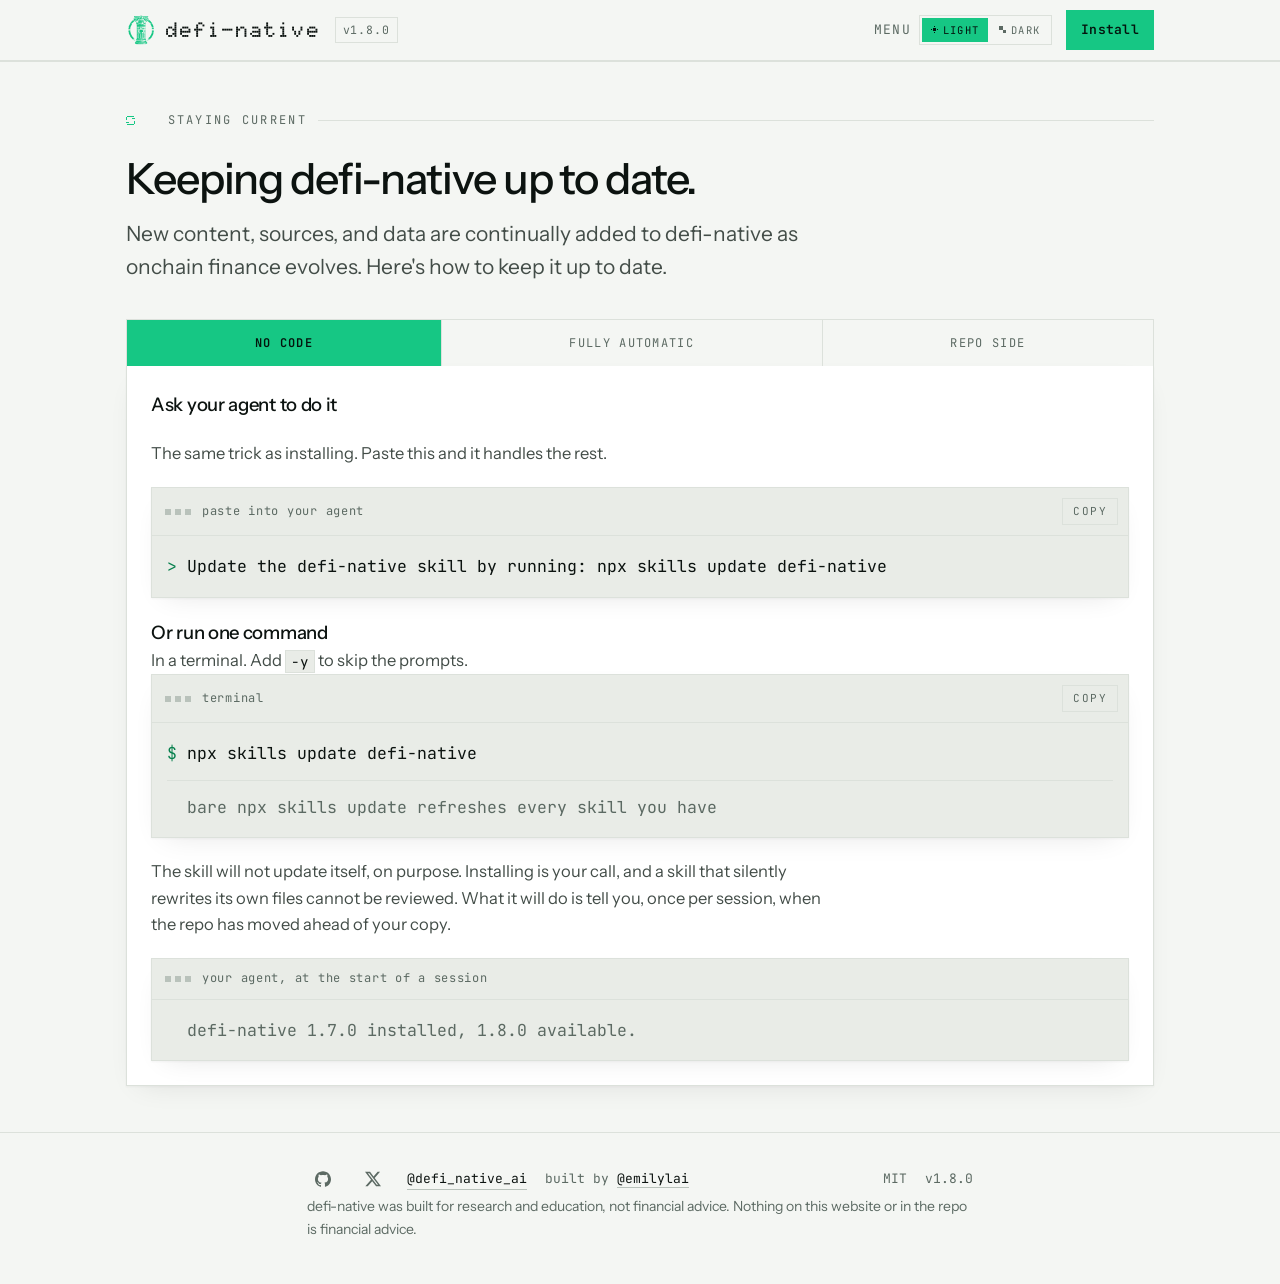
==== site/update/index.html @ 5b53c1c6 "Site: testimonial cards keep readers on the page Per Emily: quotes trimmed to the bullish core (verb" ====
<!doctype html>
<html lang="en">
<head>
<meta charset="utf-8">
<meta name="viewport" content="width=device-width, initial-scale=1">
<meta name="color-scheme" content="light dark">
<!-- Google tag (gtag.js) -->
<script async src="https://www.googletagmanager.com/gtag/js?id=G-0Y8X1TGJDD"></script>
<script>
  window.dataLayer = window.dataLayer || [];
  function gtag(){dataLayer.push(arguments);}
  gtag('js', new Date());

  gtag('config', 'G-0Y8X1TGJDD');
</script>

<meta name="theme-color" content="#16C784">
<meta name="description" content="How to keep the defi-native agent skill up to date. New content, sources, and data are continually added as onchain finance evolves.">
<link rel="canonical" href="https://defi-native.ai/update/">
<link rel="icon" href="../assets/favicon-computer.svg" type="image/svg+xml">
<link rel="apple-touch-icon" href="../assets/logo-mask-512.png">

<meta property="og:type" content="website">
<meta property="og:url" content="https://defi-native.ai/update/">
<meta property="og:title" content="defi-native: staying current">
<meta property="og:description" content="How to keep the defi-native agent skill up to date. New content, sources, and data are continually added as onchain finance evolves.">
<meta property="og:image" content="https://defi-native.ai/assets/og.png">
<meta property="og:image:width" content="1200">
<meta property="og:image:height" content="630">

<title>defi-native: update</title>
<link rel="preconnect" href="https://fonts.googleapis.com">
<link rel="preconnect" href="https://fonts.gstatic.com" crossorigin>
<link rel="stylesheet" href="https://fonts.googleapis.com/css2?family=Doto:wght@600;800;900&family=Instrument+Sans:ital,wght@0,400;0,500;0,600;1,400&family=JetBrains+Mono:wght@400;500;600&display=swap">
<link rel="stylesheet" href="../assets/site.css?v=126a2023">
</head>
<body>

<header class="bar">
  <div class="frame bar-in">
    <a href="../" class="brand">
      <span class="brandmark" aria-hidden="true"></span>
      <span class="wordmark">defi-native</span>
    </a>
    <span class="vtag num">v1.8.0</span>
    <nav>
      <div class="menu-wrap">
        <button type="button" class="menubtn" aria-expanded="false" aria-controls="sitemenu">Menu</button>
        <div class="menu-panel" id="sitemenu" hidden>
          <a class="mlink" href="../#how">About</a>
          <a class="mlink" href="./">Update</a>
          <a class="mlink" href="../#faq">FAQ</a>
          <a class="mlink" href="../#faq-token">Token</a>
          <div class="menu-theme"><div class="theme" role="group" aria-label="Colour theme">
        <button type="button" data-theme-set="light" aria-pressed="true" aria-label="Light theme" title="Light theme">
          <svg class="sw" width="7" height="7" viewBox="0 0 7 7" aria-hidden="true" shape-rendering="crispEdges"><rect x="2" y="2" width="3" height="3"></rect><rect x="0" y="3" width="1" height="1"></rect><rect x="6" y="3" width="1" height="1"></rect><rect x="3" y="0" width="1" height="1"></rect><rect x="3" y="6" width="1" height="1"></rect></svg>
          <span class="lbl">Light</span>
        </button>
        <button type="button" data-theme-set="dark" aria-pressed="false" aria-label="Dark theme" title="Dark theme">
          <svg class="sw" width="7" height="7" viewBox="0 0 7 7" aria-hidden="true" shape-rendering="crispEdges"><rect x="0" y="0" width="4" height="4"></rect><rect x="4" y="4" width="3" height="3"></rect></svg>
          <span class="lbl">Dark</span>
        </button>
      </div></div>
          <div class="menu-icons">
          <a href="https://x.com/defi_native_ai" class="iconlink" aria-label="defi-native on X" title="X"><svg viewBox="0 0 24 24" aria-hidden="true"><path d="M18.901 1.153h3.68l-8.04 9.19L24 22.846h-7.406l-5.8-7.584-6.638 7.584H.474l8.6-9.83L0 1.154h7.594l5.243 6.932ZM17.61 20.644h2.039L6.486 3.24H4.298Z"/></svg></a>
          <a href="https://github.com/emlai/defi-native-skill" class="iconlink" aria-label="GitHub repository" title="GitHub"><svg viewBox="0 0 24 24" aria-hidden="true"><path d="M12 .297c-6.63 0-12 5.373-12 12 0 5.303 3.438 9.8 8.205 11.385.6.113.82-.258.82-.577 0-.285-.01-1.04-.015-2.04-3.338.724-4.042-1.61-4.042-1.61C4.422 18.07 3.633 17.7 3.633 17.7c-1.087-.744.084-.729.084-.729 1.205.084 1.838 1.236 1.838 1.236 1.07 1.835 2.809 1.305 3.495.998.108-.776.417-1.305.76-1.605-2.665-.3-5.466-1.332-5.466-5.93 0-1.31.465-2.38 1.235-3.22-.135-.303-.54-1.523.105-3.176 0 0 1.005-.322 3.3 1.23.96-.267 1.98-.399 3-.405 1.02.006 2.04.138 3 .405 2.28-1.552 3.285-1.23 3.285-1.23.645 1.653.24 2.873.12 3.176.765.84 1.23 1.91 1.23 3.22 0 4.61-2.805 5.625-5.475 5.92.42.36.81 1.096.81 2.22 0 1.606-.015 2.896-.015 3.286 0 .315.21.69.825.57C20.565 22.092 24 17.592 24 12.297c0-6.627-5.373-12-12-12"/></svg></a>
          <a href="https://app.uniswap.org/swap?chain=base&amp;outputCurrency=0xAd46308a6f6999BaCc099F3029B77c352E772ba3" class="iconlink" aria-label="Buy $defi-native on Uniswap" title="Buy on Uniswap"><img src="../assets/logos/uniswap.png" alt=""></a>
        </div>
        </div>
      </div>
      <div class="theme" role="group" aria-label="Colour theme">
        <button type="button" data-theme-set="light" aria-pressed="true" aria-label="Light theme" title="Light theme">
          <svg class="sw" width="7" height="7" viewBox="0 0 7 7" aria-hidden="true" shape-rendering="crispEdges"><rect x="2" y="2" width="3" height="3"></rect><rect x="0" y="3" width="1" height="1"></rect><rect x="6" y="3" width="1" height="1"></rect><rect x="3" y="0" width="1" height="1"></rect><rect x="3" y="6" width="1" height="1"></rect></svg>
          <span class="lbl">Light</span>
        </button>
        <button type="button" data-theme-set="dark" aria-pressed="false" aria-label="Dark theme" title="Dark theme">
          <svg class="sw" width="7" height="7" viewBox="0 0 7 7" aria-hidden="true" shape-rendering="crispEdges"><rect x="0" y="0" width="4" height="4"></rect><rect x="4" y="4" width="3" height="3"></rect></svg>
          <span class="lbl">Dark</span>
        </button>
      </div>
      <a href="../#install" class="cta">Install</a>
    </nav>
  </div>
</header>

<main>

  <section id="update">
    <div class="frame">
      <div class="eyebrow">
        <svg class="glyph" width="9" height="9" viewBox="0 0 9 9" aria-hidden="true" shape-rendering="crispEdges"><rect x="1" y="0" width="7" height="1"></rect><rect x="0" y="1" width="1" height="3"></rect><rect x="8" y="5" width="1" height="3"></rect><rect x="1" y="8" width="7" height="1"></rect><rect x="6" y="2" width="3" height="1"></rect><rect x="0" y="6" width="3" height="1"></rect></svg>
        <span class="ix">&nbsp;</span> Staying current <span class="fill"></span>
      </div>

      <div class="head">
        <h2>Keeping defi-native up to date.</h2>
        <p class="lede">New content, sources, and data are continually added to defi-native as onchain finance evolves. Here's how to keep it up to date.</p>
      </div>

      <div class="tabs" role="tablist" aria-label="Update method">
        <button type="button" role="tab" aria-selected="true" data-tab="u-easy">No code</button>
        <button type="button" role="tab" aria-selected="false" data-tab="u-auto">Fully automatic</button>
        <button type="button" role="tab" aria-selected="false" data-tab="u-repo">Repo side</button>
      </div>

      <div class="panes">
        <div class="pane" id="u-easy" role="tabpanel" data-open="1">
          <h4>Ask your agent to do it</h4>
          <p>The same trick as installing. Paste this and it handles the rest.</p>
          <div class="term">
            <div class="term-bar">
              <span class="term-lights"><i></i><i></i><i></i></span>
              <span class="term-title">paste into your agent</span>
              <button type="button" class="copy" data-copy="cmd-updask">Copy</button>
            </div>
            <div class="term-body">
              <p class="tl wrap"><span class="p">&gt;</span><span id="cmd-updask">Update the defi-native skill by running: npx skills update defi-native</span></p>
            </div>
          </div>

          <div class="desk-only">
            <h4>Or run one command</h4>
            <p>In a terminal. Add <code>-y</code> to skip the prompts.</p>
            <div class="term">
              <div class="term-bar">
                <span class="term-lights"><i></i><i></i><i></i></span>
                <span class="term-title">terminal</span>
                <button type="button" class="copy" data-copy="cmd-upd2">Copy</button>
              </div>
              <div class="term-body">
                <p class="tl"><span class="p">$</span><span id="cmd-upd2">npx skills update defi-native</span></p>
                <div class="term-rule"></div>
                <p class="tl muted"><span class="x">&nbsp;</span><span>bare npx skills update refreshes every skill you have</span></p>
              </div>
            </div>
          </div>

          <p class="mob-only">Or run <code>npx skills update defi-native</code> in a terminal.</p>

          <p>The skill will not update itself, on purpose. Installing is your call, and a skill that silently rewrites its own files cannot be reviewed. What it will do is tell you, once per session, when the repo has moved ahead of your copy.</p>

          <div class="term demo-only">
            <div class="term-bar">
              <span class="term-lights"><i></i><i></i><i></i></span>
              <span class="term-title">your agent, at the start of a session</span>
            </div>
            <div class="term-body">
              <p class="tl wrap soft"><span class="x">&nbsp;</span><span>defi-native 1.7.0 installed, 1.8.0 available.</span></p>
            </div>
          </div>
        </div>

        <div class="pane" id="u-auto" role="tabpanel">
          <h4>Live at the start of every session</h4>
          <p>Install the manual way, so the skill folder is a symlink to your clone. Now <code>git pull</code> <em>is</em> the update. Add a session hook that pulls before every run and the last thing you pushed is what your agent loads.</p>

          <div class="file">
            <div class="file-head">
              <span class="path">~/.claude/settings.json</span>
              <span class="kind">Claude Code</span>
              <button type="button" class="copy" data-copy="code-hook">Copy</button>
            </div>
<pre id="code-hook">{
  <span class="y">"hooks"</span>: {
    <span class="y">"SessionStart"</span>: [
      {
        <span class="y">"matcher"</span>: <span class="s">"startup"</span>,
        <span class="y">"hooks"</span>: [
          {
            <span class="y">"type"</span>: <span class="s">"command"</span>,
            <span class="y">"command"</span>: <span class="s">"git -C \"$HOME/code/defi-native-skill\" pull --ff-only -q || true"</span>
          }
        ]
      }
    ]
  }
}</pre>
          </div>
          <p><code>--ff-only</code> refuses to merge, so it can never touch a local edit. The <code>|| true</code> means a session on a plane still starts. Skills load at session start, so a mid-session push lands in the next one.</p>

          <h4>No session hooks in your agent?</h4>
          <p>Pull on a timer instead. Same symlinked clone, and it works for Cursor, Codex, Grok and anything else reading that folder.</p>

          <div class="file">
            <div class="file-head">
              <span class="path">crontab -e</span>
              <span class="kind">any host, mac or linux</span>
              <button type="button" class="copy" data-copy="code-cron">Copy</button>
            </div>
<pre id="code-cron"><span class="c"># pull every 30 minutes, quietly, never merging</span>
*/30 * * * * /usr/bin/git -C "$HOME/code/defi-native-skill" pull --ff-only -q</pre>
          </div>
        </div>

<div class="pane" id="u-repo" role="tabpanel">
          <h4>Make sure what you pushed is worth pulling</h4>
          <p>On every push the verifier re-checks the manifest schema, enforces the writing conventions, and fails if a reference file went missing from the README. A second check compares every number printed on this page against the skill itself, so the page cannot quietly outlive what it describes. Source liveness runs on a monthly schedule instead, so a vendor's docs going down never blocks a deploy.</p>

          <div class="file">
            <div class="file-head">
              <span class="path">.github/workflows/pages.yml</span>
              <span class="kind">github actions</span>
              <button type="button" class="copy" data-copy="code-pages">Copy</button>
            </div>
<pre id="code-pages">name: Publish site

on:
  push:
    branches: [main]

permissions:
  contents: read
  pages: write
  id-token: write

jobs:
  build:
    runs-on: ubuntu-latest
    steps:
      - uses: actions/checkout@v4
      - uses: actions/setup-python@v5
        with:
          python-version: <span class="s">"3.12"</span>

      <span class="c"># the same gate the pull request check runs</span>
      - run: python3 scripts/verify_manifest.py --skip-network

      <span class="c"># refuse to publish a page whose numbers drifted</span>
      - run: python3 scripts/build_site.py

      - uses: actions/upload-pages-artifact@v3
        with:
          path: site

  deploy:
    needs: build
    runs-on: ubuntu-latest
    environment: github-pages
    steps:
      - uses: actions/deploy-pages@v4</pre>
          </div>
          <p>Switch it on once under Settings, Pages, Source, GitHub Actions. A monthly job already runs the same verifier and opens a pull request with proposed updates. Automation checks facts. People change judgment.</p>
        </div>
      </div>
    </div>
  </section>


<footer>
    <div class="frame">
      <div class="foot-row">
        <a href="https://github.com/emlai/defi-native-skill" class="iconlink" aria-label="GitHub repository" title="GitHub">
          <svg viewBox="0 0 24 24" aria-hidden="true"><path d="M12 .297c-6.63 0-12 5.373-12 12 0 5.303 3.438 9.8 8.205 11.385.6.113.82-.258.82-.577 0-.285-.01-1.04-.015-2.04-3.338.724-4.042-1.61-4.042-1.61C4.422 18.07 3.633 17.7 3.633 17.7c-1.087-.744.084-.729.084-.729 1.205.084 1.838 1.236 1.838 1.236 1.07 1.835 2.809 1.305 3.495.998.108-.776.417-1.305.76-1.605-2.665-.3-5.466-1.332-5.466-5.93 0-1.31.465-2.38 1.235-3.22-.135-.303-.54-1.523.105-3.176 0 0 1.005-.322 3.3 1.23.96-.267 1.98-.399 3-.405 1.02.006 2.04.138 3 .405 2.28-1.552 3.285-1.23 3.285-1.23.645 1.653.24 2.873.12 3.176.765.84 1.23 1.91 1.23 3.22 0 4.61-2.805 5.625-5.475 5.92.42.36.81 1.096.81 2.22 0 1.606-.015 2.896-.015 3.286 0 .315.21.69.825.57C20.565 22.092 24 17.592 24 12.297c0-6.627-5.373-12-12-12"/></svg>
        </a>
        <a href="https://x.com/defi_native_ai" class="iconlink" aria-label="defi-native on X" title="X">
          <svg viewBox="0 0 24 24" aria-hidden="true"><path d="M18.901 1.153h3.68l-8.04 9.19L24 22.846h-7.406l-5.8-7.584-6.638 7.584H.474l8.6-9.83L0 1.154h7.594l5.243 6.932ZM17.61 20.644h2.039L6.486 3.24H4.298Z"/></svg>
        </a>
        <a href="https://x.com/defi_native_ai">@defi_native_ai</a>
        <span>built by <a href="https://x.com/emilylai">@emilylai</a></span>
        <span class="sp"></span>
        <span>MIT</span>
        <span class="num">v1.8.0</span>
      </div>
      <p class="foot-note">defi-native was built for research and education, not financial advice. Nothing on this website or in the repo is financial advice.</p>
    </div>
  </footer>

</main>

<script src="../assets/site.js?v=5bf319d6"></script>
</body>
</html>
---- site/assets/site.css ----
/* ============================================================
     defi-native
     Light by default. Dark is opt in through the toggle, which
     stamps data-theme="dark". One green, #16C784, in both themes.
     ============================================================ */

  :root {
    color-scheme: light;

    --ground:  #F4F6F3;
    --sunk:    #E9ECE7;
    --panel:   #FFFFFF;
    --raise:   #FFFFFF;
    --rule:    #DCE1DB;
    --rule-hi: #B9C2BB;
    --ink:     #0C1310;
    --body:    #434D48;
    --dim:     #5C6A63;
    --faint:   #9AA49D;

    --green:     #16C784;
    --green-text: #08804E; /* green as TEXT on light surfaces: 4.59:1 on paper (AA). The candle green stays everywhere else. */
    --on-green:  #04140D;
    --field:     #16C784;
    --field-ink: #04140D;
    /* small mono labels: the brand green only reaches 2.0:1 on this ground,
       so on light they take the ink colour instead of a second green */
    --label:     #0C1310;

    --shadow: 0 1px 2px rgba(12, 19, 16, 0.04), 0 10px 28px -14px rgba(12, 19, 16, 0.12);

    --sans: "Instrument Sans", system-ui, -apple-system, "Helvetica Neue", sans-serif;
    --mono: "JetBrains Mono", ui-monospace, "SF Mono", Menlo, monospace;
    --dot:  "Doto", var(--mono);

    --frame: 1080px;
    --pad: 26px;

    /* the mark as an alpha mask, so CSS tints it to the one green.
       --mark keeps the full halftone for large use. --mark-sm is a thresholded
       silhouette, because a halftone turns to grey haze below about 40px. */
    --mark: url("logo-mask-512.png");
    --mark-sm: url("logo-mask-96.png");
  }

  :root[data-theme="dark"] {
    color-scheme: dark;
    --green-text: #16C784; /* on dark grounds the candle green itself passes (9:1) */

    --ground:  #070A09;
    --sunk:    #040706;
    --panel:   #0B0F0D;
    --raise:   #101512;
    --rule:    #1A211E;
    --rule-hi: #2C3733;
    --ink:     #E9ECE9;
    --body:    #A6AFAA;
    --dim:     #71807A;
    --faint:   #46524E;
    --label:   #16C784;

    --shadow: none;
  }

  * { box-sizing: border-box; }

  body {
    margin: 0;
    background: var(--ground);
    color: var(--body);
    font-family: var(--sans);
    font-size: 17.5px;
    line-height: 1.62;
    -webkit-font-smoothing: antialiased;
    text-rendering: optimizeLegibility;
  }

  .frame { max-width: var(--frame); margin: 0 auto; padding: 0 var(--pad); }
  .wide  { max-width: 1280px; margin: 0 auto; padding: 0 var(--pad); }

  /* ---------- type ---------- */

  h1, h2, h3, h4 { margin: 0; font-weight: 500; text-wrap: balance; color: var(--ink); }

  h1 {
    font-size: clamp(33px, 4.9vw, 54px);
    line-height: 1.02;
    letter-spacing: -0.032em;
    max-width: 21ch;
  }
  h1 em { font-style: normal; color: var(--green); } /* Emily's call: the headline keeps the bright candle green; small green text stays on --green-text */

  h2 {
    font-size: clamp(28px, 3.7vw, 43px);
    line-height: 1.08;
    letter-spacing: -0.026em;
    max-width: 24ch;
  }

  h3 {
    font-family: var(--mono);
    font-size: 12.5px;
    font-weight: 600;
    letter-spacing: 0.14em;
    text-transform: uppercase;
  }

  h4 { font-size: 18.5px; letter-spacing: -0.016em; }

  p { margin: 0; max-width: 62ch; }

  a { color: var(--ink); text-decoration: none; border-bottom: 1px solid var(--rule-hi); transition: color .16s, border-color .16s; }
  a:hover { color: var(--green-text); border-bottom-color: var(--green-text); }
  a:focus-visible, button:focus-visible, summary:focus-visible { outline: 2px solid var(--green); outline-offset: 3px; }
  strong { font-weight: 600; color: var(--ink); }

  .lede { font-size: clamp(18px, 1.7vw, 21px); line-height: 1.55; color: var(--body); max-width: 54ch; }
  .num { font-variant-numeric: tabular-nums; }

  code {
    font-family: var(--mono); font-size: 0.86em;
    color: var(--ink); background: var(--sunk);
    border: 1px solid var(--rule); padding: 1.5px 5px; white-space: nowrap;
  }

  /* ---------- sections ---------- */

  section { padding: 46px 0; border-top: 1px solid var(--rule); }
  section.flush { border-top: 0; }

  .eyebrow {
    display: flex; align-items: center; gap: 11px;
    font-family: var(--mono); font-size: 12px;
    letter-spacing: 0.19em; text-transform: uppercase; color: var(--dim);
    margin-bottom: 22px;
  }
  .eyebrow .fill { flex: 1; height: 1px; background: var(--rule); }
  .eyebrow .ix { font-family: var(--dot); font-weight: 900; font-size: 16px; color: var(--faint); letter-spacing: 0.04em; }

  .glyph { display: block; flex: none; }
  .glyph rect { fill: var(--green); }
  .glyph.mute rect { fill: var(--faint); }

  .head { display: grid; gap: 16px; margin-bottom: 36px; max-width: 62ch; }

  /* ---------- top bar ---------- */

  header.bar {
    position: sticky; top: 0; z-index: 60;
    background: var(--ground);
    border-bottom: 1px solid var(--rule);
  }
  .bar-in { display: flex; align-items: center; gap: 14px; height: 60px; font-family: var(--mono); font-size: 13px; }

  .brand { display: flex; align-items: center; gap: 10px; border: 0; }
  .brandmark {
    width: 30px; height: 30px; flex: none; display: block;
    background: var(--green);
    -webkit-mask-image: var(--mark-sm); mask-image: var(--mark-sm);
    -webkit-mask-size: contain; mask-size: contain;
    -webkit-mask-repeat: no-repeat; mask-repeat: no-repeat;
    -webkit-mask-position: center; mask-position: center;
  }
  .wordmark { font-family: var(--dot); font-weight: 900; font-size: 21px; letter-spacing: 0.05em; color: var(--ink); white-space: nowrap; }
  .brand:hover .wordmark { color: var(--green-text); }
  .vtag { border: 1px solid var(--rule); padding: 3px 7px; color: var(--dim); letter-spacing: 0.08em; font-size: 11.5px; }

  .bar-in nav { margin-left: auto; display: flex; gap: 6px; align-items: center; }
  .bar-in nav a.lnk { border: 0; color: var(--dim); letter-spacing: 0.04em; padding: 9px 8px; }
  .bar-in nav a.lnk:hover { color: var(--ink); }
  .iconlink {
    border: 0; color: var(--dim); display: grid; place-items: center;
    width: 32px; height: 32px; flex: none;
  }
  .iconlink svg { width: 16px; height: 16px; fill: currentColor; display: block; }
  .iconlink:hover { color: var(--green-text); }
  .bar-in nav a.cta {
    border: 0; color: var(--on-green); background: var(--green);
    padding: 9px 15px; font-weight: 600; letter-spacing: 0.02em; margin-left: 8px;
  }
  .bar-in nav a.cta:hover { color: var(--on-green); filter: brightness(1.06); }

  .theme { display: flex; border: 1px solid var(--rule); padding: 2px; gap: 2px; }
  .theme button {
    border: 0; background: transparent; cursor: pointer; padding: 7px 9px;
    font-family: var(--mono); font-size: 10.5px; letter-spacing: 0.12em;
    text-transform: uppercase; color: var(--dim); line-height: 1;
    display: flex; align-items: center; gap: 5px;
  }
  .theme button:hover { color: var(--ink); }
  .theme button[aria-pressed="true"] { background: var(--green); color: var(--on-green); }
  .theme button[aria-pressed="true"] .sw rect { fill: var(--on-green); }
  .theme .sw rect { fill: var(--dim); }

  /* ---------- terminal ---------- */

  .term { border: 1px solid var(--rule); background: var(--sunk); box-shadow: var(--shadow); min-width: 0; }
  .term-bar {
    display: flex; align-items: center; gap: 11px;
    border-bottom: 1px solid var(--rule); padding: 10px 10px 10px 13px;
    font-family: var(--mono); font-size: 12px; color: var(--dim);
  }
  .term-lights { display: flex; gap: 4px; flex: none; }
  .term-lights i { width: 6px; height: 6px; background: var(--rule-hi); display: block; }
  .term-title { letter-spacing: 0.06em; white-space: nowrap; overflow: hidden; text-overflow: ellipsis; }
  .copy {
    margin-left: auto; flex: none; border: 1px solid var(--rule); background: transparent;
    color: var(--dim); font-family: var(--mono); font-size: 11px;
    letter-spacing: 0.13em; text-transform: uppercase; padding: 7px 10px;
    cursor: pointer; line-height: 1; transition: background .16s, color .16s, border-color .16s;
  }
  .copy:hover { background: var(--green); color: var(--on-green); border-color: var(--green); }

  .term-body { padding: 16px 15px; font-family: var(--mono); font-size: 14px; line-height: 1.72; overflow-x: auto; min-width: 0; }
  .tl { display: flex; gap: 10px; white-space: pre; margin: 0; max-width: none; color: var(--ink); }
  .tl .p { color: var(--green-text); user-select: none; flex: none; }
  .tl .k { color: var(--green-text); user-select: none; flex: none; }
  .tl .x { color: var(--faint); user-select: none; flex: none; }
  .tl.muted, .tl.muted .p { color: var(--dim); }
  .tl.soft { color: var(--dim); }
  .tl.wrap { white-space: pre-wrap; }
  .term-rule { height: 1px; background: var(--rule); margin: 12px 0; }
  /* reserve two lines so deleting and retyping never shifts the panel */
  .tl.typing { min-height: 48px; align-items: flex-start; }
  .typed-wrap { min-width: 0; }
  .sr-only {
    position: absolute; width: 1px; height: 1px; padding: 0; margin: -1px;
    overflow: hidden; clip: rect(0 0 0 0); white-space: nowrap; border: 0;
  }
  .caret {
    display: inline-block; width: 7px; height: 14px; background: var(--green);
    vertical-align: -2px; margin-left: 3px; animation: blink 1.05s steps(2, start) infinite;
  }
  @keyframes blink { to { opacity: 0; } }

  /* ---------- file card ---------- */

  .file { border: 1px solid var(--rule); background: var(--panel); box-shadow: var(--shadow); min-width: 0; }
  .file-head {
    display: flex; align-items: center; gap: 11px;
    border-bottom: 1px solid var(--rule); padding: 10px 13px;
    font-family: var(--mono); font-size: 12.5px;
  }
  .file-head .path { color: var(--ink); }
  .file-head .kind { color: var(--dim); font-size: 10.5px; letter-spacing: 0.13em; text-transform: uppercase; }
  .file pre { margin: 0; padding: 16px 15px; overflow-x: auto; min-width: 0; font-family: var(--mono); font-size: 13.5px; line-height: 1.68; color: var(--body); }
  .file pre .c { color: var(--dim); }
  .file pre .y { color: var(--green-text); }
  .file pre .s { color: var(--ink); }

  /* ---------- hero ---------- */

  .hero { padding: 28px 0 20px; }
  .hero-grid {
    display: grid; grid-template-columns: minmax(0, 1fr) 430px;
    gap: 52px; align-items: start; margin-bottom: 20px;
  }
  .hero h1 { margin-bottom: 18px; }
  .hero .lede { margin-bottom: 22px; }

  .cta-row { display: flex; flex-wrap: wrap; gap: 12px; margin-bottom: 20px; }
  .btn {
    border: 1px solid var(--green); background: var(--green); color: var(--on-green);
    font-family: var(--mono); font-size: 13px; letter-spacing: 0.08em; text-transform: uppercase;
    font-weight: 600; padding: 16px 24px; cursor: pointer; flex: none;
    display: inline-flex; align-items: center; gap: 9px; line-height: 1;
  }
  .btn:hover { filter: brightness(1.06); color: var(--on-green); border-color: var(--green); }
  .btn.ghost { background: transparent; color: var(--ink); border-color: var(--dim); }
  .btn.ghost:hover { border-color: var(--green-text); color: var(--green-text); filter: none; }

  .compat {
    font-family: var(--mono); font-size: 13px; line-height: 1.7;
    color: var(--dim); max-width: 54ch;
  }
  .compat-row { display: flex; align-items: center; gap: 14px; flex-wrap: wrap; row-gap: 14px; max-width: none; }
  .compat-row svg { width: 20px; height: 20px; fill: currentColor; display: block; }
  .compat-row .stars { margin-left: 6px; }

  /* hero visual: the install prompt, over a pixel candle chart */
  .hero-visual { border: 0; background: transparent; box-shadow: none; }

  /* hero scene: browser + phone + the code window in front */
  .scene { position: relative; aspect-ratio: 100 / 88; }
  .scene .browser {
    position: absolute; left: 0; top: 0; width: 78%; height: 54%;
    background: var(--sunk); border: 1px solid var(--rule); box-shadow: var(--shadow);
    display: flex; flex-direction: column; z-index: 1;
  }
  .b-bar {
    display: flex; align-items: center; gap: 11px; flex: none;
    border-bottom: 1px solid var(--rule); padding: 10px 13px;
    font-family: var(--mono); font-size: 12px; color: var(--dim);
  }
  .b-url { letter-spacing: 0.06em; }
  .b-body { flex: 1; display: flex; flex-direction: column; min-height: 0; }
  .b-body .candle-box { border-top: 0; flex: 1; min-height: 0; }
  .b-body #candles { height: 100%; }
  .skel { padding: 12px 14px 14px; display: grid; gap: 8px; flex: none; }
  .skel i { display: block; height: 7px; background: var(--rule); }
  .scene .phone {
    position: absolute; right: 0; top: 3%; width: 32%; height: 60%;
    background: var(--ground); border: 2px solid var(--ink); border-radius: 22px;
    box-shadow: var(--shadow); z-index: 2; padding: 12px 13px 0; overflow: hidden;
  }
  .p-notch { width: 38%; height: 6px; background: var(--ink); border-radius: 3px; margin: 2px auto 12px; }
  .p-title {
    font-family: var(--dot); font-weight: 800; font-size: 13px; color: var(--ink);
    text-align: center; margin-bottom: 10px; white-space: nowrap;
  }
  .p-row {
    font-family: var(--mono); font-size: 11px; color: var(--dim);
    display: flex; gap: 7px; align-items: baseline; padding: 6px 0;
    border-top: 1px solid var(--rule);
  }
  .p-row .k { color: var(--green-text); flex: none; }
  .p-spark { display: flex; gap: 4px; align-items: flex-end; height: 34px; margin-top: 10px; }
  .p-spark i { flex: 1; background: var(--green); display: block; }
  .p-spark i:nth-child(1) { height: 30%; } .p-spark i:nth-child(2) { height: 45%; }
  .p-spark i:nth-child(3) { height: 38%; } .p-spark i:nth-child(4) { height: 60%; }
  .p-spark i:nth-child(5) { height: 52%; } .p-spark i:nth-child(6) { height: 74%; }
  .p-spark i:nth-child(7) { height: 92%; }
  .scene .term {
    position: absolute; left: 3%; bottom: 0; width: 84%; z-index: 3;
    border: 1px solid var(--rule); box-shadow: var(--shadow); background: var(--sunk);
  }
  .scene .term .tl { font-size: 13px; }
  .p-row { white-space: nowrap; overflow: hidden; }
  .candle-box { position: relative; border-top: 1px solid var(--rule); }
  #candles { display: block; width: 100%; height: 168px; }

  /* ---------- stats and the sources disclosure ---------- */

  .stats { display: grid; grid-template-columns: repeat(4, minmax(0, 1fr)); border: 1px solid var(--rule); border-bottom: 0; background: var(--panel); box-shadow: var(--shadow); }
  .stat { padding: 24px 20px; border-right: 1px solid var(--rule); }
  .stat:last-child { border-right: 0; }
  .stat .v { font-family: var(--dot); font-weight: 900; font-size: 38px; line-height: 1; letter-spacing: 0.02em; color: var(--ink); font-variant-numeric: tabular-nums; }
  .stat .k { font-family: var(--mono); font-size: 11.5px; letter-spacing: 0.12em; text-transform: uppercase; color: var(--dim); margin-top: 12px; }

  .seeall { border: 1px solid var(--rule); background: var(--panel); box-shadow: var(--shadow); }
  .seeall > summary {
    cursor: pointer; list-style: none; padding: 15px 20px;
    display: flex; align-items: center; gap: 10px;
    font-family: var(--mono); font-size: 12px; letter-spacing: 0.15em;
    text-transform: uppercase; color: var(--label);
  }
  .seeall > summary::-webkit-details-marker { display: none; }
  .seeall > summary::after { content: "+"; font-size: 17px; line-height: 1; color: var(--green-text); margin-left: -2px; }
  .seeall[open] > summary::after { content: "\2212"; color: var(--green-text); }
  .seeall > summary:hover { color: var(--ink); }
  .sw-body { border-top: 1px solid var(--rule); }
  .sw-row {
    display: grid; grid-template-columns: 150px minmax(0, 1fr); gap: 8px 22px;
    padding: 14px 20px; border-bottom: 1px solid var(--rule);
  }
  .sw-cat {
    font-family: var(--mono); font-size: 12px; letter-spacing: 0.12em;
    text-transform: uppercase; color: var(--label); padding-top: 3px;
  }
  .sw-names { font-family: var(--mono); font-size: 14px; line-height: 1.8; color: var(--body); }
  .sw-names i { font-style: normal; color: var(--faint); padding: 0 3px; }
  .sw-foot {
    padding: 15px 20px; font-family: var(--mono); font-size: 13px;
    line-height: 1.7; color: var(--dim);
  }
  .sw-foot b { color: var(--label); font-weight: 600; }

  /* ---------- compare ---------- */

  .compare { display: grid; grid-template-columns: repeat(2, minmax(0, 1fr)); gap: 22px; }
  .cmp-tag {
    display: flex; align-items: center; gap: 9px; margin-bottom: 13px;
    font-family: var(--mono); font-size: 12px; letter-spacing: 0.15em; text-transform: uppercase;
  }
  .cmp-tag.off { color: var(--dim); }
  .cmp-tag.on { color: var(--label); }

  /* ---------- cards ---------- */

  .cards { display: grid; grid-template-columns: repeat(2, minmax(0, 1fr)); gap: 1px; background: var(--rule); border: 1px solid var(--rule); }
  .card { background: var(--ground); padding: 30px 26px; display: grid; gap: 13px; align-content: center; min-height: 108px; }
  .card p { font-size: 16.5px; max-width: 42ch; }
  .card .ask {
    font-family: var(--mono); font-size: 14px; color: var(--ink);
    line-height: 1.55; order: -1;
  }
  .card .ask::before { content: "> "; color: var(--green-text); font-weight: 700; }

  .trio { display: grid; grid-template-columns: repeat(3, minmax(0, 1fr)); gap: 28px; }
  .trio .n { font-family: var(--dot); font-weight: 900; font-size: 27px; color: var(--label); line-height: 1; margin-bottom: 15px; }
  .trio h4 { margin-bottom: 9px; }
  .trio p { font-size: 16.5px; }

  /* ---------- schematic ---------- */

  .sch { max-width: 100%; overflow-x: auto; border: 1px solid var(--rule); background: var(--sunk); padding: 26px 22px; box-shadow: var(--shadow); }
  .sch svg { display: block; min-width: 880px; width: 100%; max-width: 1180px; height: auto; }
  .sch svg.sch-mobile { min-width: 0; max-width: 430px; margin-inline: auto; }
  @media (min-width: 960px) { .sch svg { margin-inline: auto; } }
  .sch text.t { font-family: var(--mono); font-size: 12.5px; font-weight: 600; }
  .sch text.s { font-family: var(--mono); font-size: 11px; }
  .sch text.g { font-family: var(--mono); font-size: 9.5px; letter-spacing: 0.13em; }

  /* ---------- tabs ---------- */

  .tabs { display: flex; flex-wrap: wrap; gap: 0; border: 1px solid var(--rule); border-bottom: 0; }
  .tabs button {
    flex: 1 1 auto; border: 0; border-right: 1px solid var(--rule); background: transparent;
    color: var(--dim); font-family: var(--mono); font-size: 12px; letter-spacing: 0.11em;
    text-transform: uppercase; padding: 15px 16px; cursor: pointer; white-space: nowrap;
  }
  .tabs button:last-child { border-right: 0; }
  .tabs button:hover { color: var(--ink); }
  .tabs button[aria-selected="true"] { background: var(--green); color: var(--on-green); font-weight: 600; }
  .panes { border: 1px solid var(--rule); border-top: 0; background: var(--panel); box-shadow: var(--shadow); }
  .pane { padding: 24px 24px; display: none; gap: 20px; }
  .pane[data-open="1"] { display: grid; grid-template-columns: minmax(0, 1fr); }
  .pane p { font-size: 16.5px; }

  /* ---------- steps ---------- */

  .steps { display: grid; gap: 0; }
  .step { display: grid; grid-template-columns: 36px minmax(0, 1fr); gap: 5px 17px; padding: 18px 0; border-bottom: 1px solid var(--rule); }
  .step:last-child { border-bottom: 0; }
  .step .n { font-family: var(--dot); font-weight: 900; font-size: 20px; color: var(--label); line-height: 1.35; }
  .step p { grid-column: 2; font-size: 16.5px; }

  /* ---------- green field ---------- */

  .field { background: var(--field); border-top: 1px solid var(--field); }
  .field, .field p, .field .lede, .field h2, .field h4 { color: var(--field-ink); }
  .field .eyebrow, .field .eyebrow .ix { color: #0D3B2A; }
  .field .eyebrow .fill { background: #0F7A54; }
  .field .eyebrow .glyph rect { fill: var(--field-ink); }
  .field a { color: var(--field-ink); border-bottom-color: #0D6A49; }
  .field a:hover { color: var(--field-ink); border-bottom-color: var(--field-ink); }
  .field code { background: var(--field-ink); border-color: var(--field-ink); color: #EAF6EF; }
  .field .step { border-bottom-color: #21A874; }
  .field .step .n { color: var(--field-ink); }
  .field .tabs { border-color: var(--field-ink); }
  .field .tabs button { border-right-color: #21A874; color: #0D3B2A; }
  .field .tabs button:hover { color: var(--field-ink); }
  .field .tabs button[aria-selected="true"] { background: var(--field-ink); color: var(--field); }
  .field .panes { border-color: var(--field-ink); background: transparent; box-shadow: none; }

  .field .term { border-color: var(--field-ink); background: var(--sunk); box-shadow: none; }
  .field .term .tl { color: var(--ink); }
  .field .term .tl.muted, .field .term .tl.soft { color: var(--dim); }
  .field .term .tl .p, .field .term .tl .k { color: var(--green-text); }
  .field .term-bar { color: var(--dim); border-bottom-color: var(--rule); }
  .field .term-lights i { background: var(--rule-hi); }
  .field .copy { color: var(--dim); border-color: var(--rule); }
  .field .copy:hover { background: var(--green); color: var(--on-green); border-color: var(--green); }

  .field-grid { display: grid; grid-template-columns: minmax(0, 1fr) 300px; gap: 46px; align-items: start; }
  .machine { border: 1px solid var(--field-ink); position: sticky; top: 84px; }
  #machine-canvas { display: block; width: 100%; height: 250px; }
  .machine .cap {
    border-top: 1px solid var(--field-ink); padding: 12px 14px;
    font-family: var(--mono); font-size: 10.5px; letter-spacing: 0.13em;
    text-transform: uppercase; color: #0D3B2A; display: grid; gap: 5px;
  }

  /* ---------- changelog ---------- */

  /* the changelog is a window, not the whole list. macOS hides overlay
     scrollbars until you touch them, so this one is drawn explicitly and
     always present: overflow-y scroll, not auto. */
  .log-wrap { position: relative; }
  .log {
    border: 1px solid var(--rule);
    max-height: 440px;
    overflow-y: scroll;
  }
  /* Chrome and Safari honour these ONLY while the standard scrollbar-color is
     unset, and styling them is also what stops macOS using an overlay bar that
     hides until touched. So they stay here alone. */
  .log::-webkit-scrollbar { width: 14px; }
  .log::-webkit-scrollbar-track { background: var(--sunk); border-left: 1px solid var(--rule); }
  .log::-webkit-scrollbar-thumb { background: var(--dim); border: 2px solid var(--sunk); min-height: 44px; }
  .log::-webkit-scrollbar-thumb:hover { background: var(--ink); }
  /* Firefox has no such pseudo-elements, so it gets the standard properties */
  @supports not selector(::-webkit-scrollbar) {
    .log { scrollbar-width: auto; scrollbar-color: var(--dim) var(--sunk); }
  }

  /* content visibly continues under the fade, and the fade lifts at the end */
  .log-wrap::after {
    content: ""; position: absolute; left: 1px; right: 14px; bottom: 1px; height: 68px;
    background: linear-gradient(to top, var(--ground) 18%, transparent);
    pointer-events: none; transition: opacity .18s;
  }
  .log-wrap.at-end::after { opacity: 0; }

  .log .entry { padding-left: 20px; padding-right: 20px; }

  .log-hint {
    margin-top: 14px; font-family: var(--mono); font-size: 12.5px;
    line-height: 1.6; color: var(--dim); max-width: none;
  }
  .log-hint .arrow { color: var(--green-text); font-size: 14px; margin-right: 6px; }
  .entry { display: grid; grid-template-columns: 82px 112px minmax(0, 1fr); gap: 6px 24px; padding: 16px 0; border-bottom: 1px solid var(--rule); align-items: baseline; }
  .entry .v { font-family: var(--dot); font-weight: 900; font-size: 20px; color: var(--ink); font-variant-numeric: tabular-nums; }
  .entry.current .v { color: var(--label); }
  .entry .d { font-family: var(--mono); font-size: 12.5px; color: var(--dim); font-variant-numeric: tabular-nums; }
  .entry .s { font-size: 16.5px; max-width: 64ch; }
  .entry .s b { color: var(--ink); font-weight: 600; }

  /* ---------- faq ---------- */

  .faq details { border-bottom: 1px solid var(--rule); }
  .faq details:first-child { border-top: 1px solid var(--rule); }
  .faq summary {
    cursor: pointer; list-style: none; padding: 20px 0;
    display: flex; gap: 16px; align-items: baseline;
    font-size: 19.5px; color: var(--ink); letter-spacing: -0.014em;
  }
  .faq summary::-webkit-details-marker { display: none; }
  .faq summary::after { content: "+"; margin-left: auto; font-family: var(--mono); color: var(--dim); font-size: 18px; line-height: 1; }
  .faq details[open] summary::after { content: "\2212"; color: var(--green-text); }
  .faq summary:hover { color: var(--green-text); }
  .faq .a { padding: 0 0 22px 0; font-size: 16.5px; display: grid; gap: 13px; }
  .tokenbox {
    display: flex; flex-wrap: wrap; align-items: baseline; gap: 8px 14px;
    border: 1px solid var(--rule); background: var(--panel);
    padding: 14px 16px; font-family: var(--mono); font-size: 14px; max-width: none;
  }
  .tokenbox .tk {
    font-size: 10.5px; letter-spacing: 0.14em; text-transform: uppercase; color: var(--dim);
  }
  .tokenbox b { font-weight: 600; }
  .tokenbox code { font-size: 12.5px; word-break: break-all; white-space: normal; }

  /* ---------- closing ---------- */

  .close-grid { display: grid; grid-template-columns: minmax(0, 1fr) 300px; gap: 54px; align-items: center; }
  .close-copy { display: grid; gap: 26px; justify-items: start; }
  .close-mark {
    width: 100%; max-width: 260px; aspect-ratio: 1 / 1; margin-left: auto;
    background: var(--green);
    -webkit-mask-image: var(--mark); mask-image: var(--mark);
    -webkit-mask-size: contain; mask-size: contain;
    -webkit-mask-repeat: no-repeat; mask-repeat: no-repeat;
    -webkit-mask-position: center; mask-position: center;
  }

  footer { border-top: 1px solid var(--rule); padding: 30px 0 44px; display: grid; gap: 18px; }
  .foot-row { display: flex; flex-wrap: wrap; gap: 18px; align-items: center; font-family: var(--mono); font-size: 13px; color: var(--dim); }
  .foot-row .sp { flex: 1; }
  .foot-note { font-size: 14px; color: var(--dim); max-width: 74ch; }

  .trio { margin-bottom: 36px; }
  .swipe { display: none; }
  .mob-only { display: none; }

  @media (prefers-reduced-motion: reduce) { *, *::before, *::after { animation: none !important; transition: none !important; } }

  @media (max-width: 900px) {
    :root { --pad: 18px; }
    section { padding: 34px 0; }
    .head { margin-bottom: 26px; }
    .eyebrow { margin-bottom: 18px; }

    /* Tall stacks are what makes this page long on a phone. The two comparison
       terminals and the three steps become one horizontal track each, snapped,
       bleeding to the screen edge so it is obvious they move. */
    .compare, .trio {
      grid-template-columns: none;
      grid-auto-flow: column;
      grid-auto-columns: 86%;
      gap: 12px;
      overflow-x: auto;
      overscroll-behavior-x: contain;
      -webkit-overflow-scrolling: touch;
      scroll-snap-type: x mandatory;
      margin-inline: calc(var(--pad) * -1);
      padding: 0 var(--pad) 10px;
      scroll-padding-left: var(--pad);
    }
    .compare > *, .trio > * { scroll-snap-align: start; min-width: 0; }
    .trio { margin-bottom: 20px; }
    .trio .n { margin-bottom: 10px; }

    .swipe {
      display: flex; align-items: center; gap: 8px; margin-top: 4px;
      font-family: var(--mono); font-size: 12px; color: var(--dim);
    }
    .swipe .arrow { color: var(--green-text); font-size: 14px; }

    /* four headlines, nothing else: the section header already explains it */
    .cards { grid-template-columns: repeat(2, minmax(0, 1fr)); }
    .card { padding: 18px 16px; }
    .card p { display: none; }
    .card h3 { font-size: 12px; letter-spacing: 0.08em; line-height: 1.45; }

    /* a horizontal scrollbar you can actually see and grab inside code boxes */
    .term-body, .file pre { overflow-y: hidden; -webkit-overflow-scrolling: touch; overscroll-behavior-x: contain; }
    .term-body::-webkit-scrollbar, .file pre::-webkit-scrollbar { height: 9px; }
    .term-body::-webkit-scrollbar-track, .file pre::-webkit-scrollbar-track { background: var(--rule); }
    .term-body::-webkit-scrollbar-thumb, .file pre::-webkit-scrollbar-thumb { background: var(--dim); }

    /* the routing diagram: smaller, with its labels scaled up to stay legible */
    .sch { padding: 16px 12px; }
    .sch svg { min-width: 760px; }
    .sch text.t { font-size: 14px; }
    .sch text.s { font-size: 12px; }
    .sch text.g { font-size: 11px; }

    /* Nothing hidden on a phone. Horizontal scroll inside a vertically
       scrolling page is a gesture fight, so long lines wrap instead. The Copy
       button still hands over the exact text. */
    .tl, .file pre { white-space: pre-wrap; word-break: break-word; }
    .term-body, .file pre { overflow-x: visible; }

    /* decoration and repetition come out */
    .machine { display: none; }
    .demo-only { display: none; }
    #candles { height: 104px; }
    .mark-box { padding: 20px 0 16px; }
    .mark-box .mark { width: 96px; height: 96px; }

    /* tighter vertical rhythm throughout */
    .stat { padding: 16px 14px; }
    .stat .v { font-size: 31px; }
    .stat .k { font-size: 11px; margin-top: 8px; }
    .log { max-height: 320px; }
    .log .entry { padding: 13px 16px; }
    .faq summary { padding: 15px 0; font-size: 17px; }
    .faq .a { padding-bottom: 16px; font-size: 16px; }
    .step { padding: 14px 0; }
    .pane { padding: 20px 16px; }
    .close-mark { max-width: 140px; }
    .close-copy { gap: 20px; }
    .desk-only { display: none; }
    .mob-only { display: block; }
    .term-body { font-size: 13px; }
    .file pre { font-size: 12.5px; }
    .hero { padding: 32px 0 44px; }
    .hero-grid { grid-template-columns: minmax(0, 1fr); gap: 34px; margin-bottom: 30px; }
    #candles { height: 136px; }
    .field-grid, .close-grid { grid-template-columns: minmax(0, 1fr); }
    .stats { grid-template-columns: repeat(2, minmax(0, 1fr)); }
    .stat:nth-child(2) { border-right: 0; }
    .stat:nth-child(1), .stat:nth-child(2) { border-bottom: 1px solid var(--rule); }
    .sw-row { grid-template-columns: minmax(0, 1fr); gap: 6px; padding: 15px 16px; }
    .seeall > summary, .sw-foot { padding: 15px 16px; }
    .entry { grid-template-columns: 74px 1fr; }
    .entry .s { grid-column: 1 / -1; }
    .machine { position: static; }
    .bar-in nav a.lnk { display: none; }
    .bar-in { gap: 10px; }
    .close-mark { margin: 0 auto; max-width: 200px; }
    .btn { padding: 15px 20px; }
  }

  /* iPhone SE and similar: the bar overshoots by a few pixels otherwise */
  @media (max-width: 360px) {
    .wordmark { font-size: 16.5px; }
    .brandmark { width: 21px; height: 21px; }
    .bar-in nav a.cta { padding: 8px 10px; font-size: 12px; }
    .theme button { padding: 7px 6px; }
    .bar-in { gap: 8px; }
  }

  @media (max-width: 620px) {
    .hero-visual { display: none; }
    .sch { padding: 18px 12px; }
    .compat-row .stars { flex-basis: 100%; margin-left: 0; }
    .vtag { display: none; }
    .theme .lbl { display: none; }
    .theme button { padding: 7px 7px; }
    .wordmark { font-size: 18px; letter-spacing: 0.03em; }
    .brandmark { width: 24px; height: 24px; }
    .brand { gap: 8px; }
    .bar-in nav a.cta { padding: 9px 12px; margin-left: 4px; }
    /* nowrap on the wordmark plus five controls does not fit 360px. The
       GitHub and X links are in the footer too, so they come out here. */
  }

  /* ============ menu ============ */
  .menu-wrap { position: relative; }
  .menubtn {
    font-family: var(--mono); font-size: 13px; letter-spacing: 0.09em;
    text-transform: uppercase; color: var(--dim);
    background: none; border: 0; padding: 6px 2px; cursor: pointer;
  }
  .menubtn:hover, .menubtn[aria-expanded="true"] { color: var(--green-text); }
  .menu-panel {
    position: absolute; right: -8px; top: calc(100% + 14px);
    min-width: 224px; z-index: 70; padding: 6px 0 2px;
    background: var(--panel); border: 1px solid var(--rule); box-shadow: var(--shadow);
  }
  .menu-panel .mlink {
    display: block; padding: 12px 20px; border: 0;
    font-family: var(--mono); font-size: 13px; letter-spacing: 0.09em; text-transform: uppercase;
    color: var(--ink);
  }
  .menu-panel .mlink:hover { color: var(--green-text); }
  .menu-icons {
    display: flex; align-items: center; gap: 20px;
    padding: 14px 20px 12px; margin-top: 6px; border-top: 1px solid var(--rule);
  }
  .menu-icons .iconlink svg { width: 17px; height: 17px; }

  .compat-lbl, .compat-more { font-family: var(--mono); font-size: 13px; color: var(--dim); white-space: nowrap; }

  /* menu theme row: bar toggle moves into the menu on small screens */
  .menu-theme { display: none; padding: 12px 20px 2px; }
  @media (max-width: 620px) {
    .bar-in nav > .theme { display: none; }
    .menu-theme { display: block; }
    .menu-theme .lbl { display: inline; }
  }

  /* ============ github stars trust signal ============ */
  .stars {
    display: inline-flex; align-items: center; gap: 9px;
    font-family: var(--mono); font-size: 13px; color: var(--dim); border: 0;
  }
  .stars svg { width: 15px; height: 15px; fill: #EAC54F; flex: none; }
  .stars b { color: var(--ink); font-weight: 600; }
  .stars:hover span { color: var(--green-text); }



  /* ============ source logo marquee (stats bar) ============ */
  .seeall > summary { display: flex; align-items: center; }
  .seeall > summary .sa-label { order: 0; flex: none; }
  .seeall > summary::after { order: 1; }
  .seeall > summary { position: relative; }
  /* absolutely positioned so it never depends on Safari honoring flex on
     summary; pointer-events off so taps still toggle the disclosure */
  .src-marquee {
    position: absolute; top: 50%; transform: translateY(-50%);
    left: 460px; right: 18px; overflow: hidden; pointer-events: none;
  }
  .src-track { display: flex; width: max-content; animation: srcmarq 38s linear infinite; }
  .src-track .set { display: flex; align-items: center; gap: 42px; padding-right: 42px; }
  .src-track img { width: 21px; height: 21px; display: block; filter: grayscale(1); opacity: 0.62; }
  @media (hover: hover) and (pointer: fine) {
    .seeall:hover .src-track { animation-play-state: paused; }
  }
  :root[data-theme="dark"] .src-track img { filter: grayscale(1) invert(1); opacity: 0.5; }
  @media (prefers-color-scheme: dark) {
    :root:not([data-theme="light"]) .src-track img { filter: grayscale(1) invert(1); opacity: 0.5; }
  }
  @keyframes srcmarq { to { transform: translateX(-50%); } }

  /* ============ live status chip ============ */
  .live-chip {
    order: 2; flex: none; display: inline-flex; align-items: center; gap: 8px;
    margin-left: 26px; font-family: var(--mono); font-size: 11.5px;
    letter-spacing: 0.12em; text-transform: uppercase; color: var(--dim);
    white-space: nowrap;
  }
  .live-dot {
    width: 7px; height: 7px; border-radius: 50%; background: var(--green);
    display: block; animation: livepulse 2.2s ease-in-out infinite;
  }
  @media (max-width: 620px) { .src-marquee { left: 200px; } }
  @keyframes livepulse {
    0%, 100% { opacity: 1; box-shadow: 0 0 0 0 rgba(22, 199, 132, 0.45); }
    50% { opacity: 0.55; box-shadow: 0 0 0 5px rgba(22, 199, 132, 0); }
  }
  @media (max-width: 620px) { .live-chip { display: none; } }

  /* ============ touch ergonomics (phones): 40px+ hit areas, visual scale unchanged.
     Lives at the end of the file so it outranks the appended component blocks. ============ */
  @media (max-width: 620px) {
    .menubtn { padding: 12px 8px; margin: -6px -2px; }
    .copy { padding: 11px 13px; }
    .iconlink { width: 44px; height: 44px; margin: -6px; }
    .compat-row .stars { padding: 8px 0; margin: -4px 0; }
    .tokenbox .tk { font-size: 11px; }
  }

  /* headline-only capability cards */
  .cards .card h3 { font-size: clamp(17px, 1.55vw, 22px); letter-spacing: -0.012em; }

  /* works-with row inside the install pane */
  .pane-works { margin-top: 4px; }
  .pane-works .compat-lbl, .pane-works .compat-more { font-size: 12.5px; }
  .pane-works svg { width: 18px; height: 18px; }

  /* the changelog, quieter */
  .log { max-height: 380px; }
  .entry { padding: 13px 0; }
  .entry .v { font-size: 17px; }
  .entry .d { font-size: 11.5px; }
  .entry .s { font-size: 14px; max-width: 68ch; }

  /* ============ built-with text marquee (under the benefit cards) ============ */
  .built-marquee { overflow: hidden; margin-top: 18px; border-top: 1px solid var(--rule); padding-top: 16px; }
  .bm-track { display: flex; width: max-content; animation: srcmarq 46s linear infinite; }
  .bm-track .set { display: flex; align-items: center; gap: 30px; padding-right: 30px; }
  .bm-track span span, .bm-track .set > span {
    font-family: var(--mono); font-size: 12px; letter-spacing: 0.14em;
    text-transform: uppercase; color: var(--dim); white-space: nowrap;
  }
  .bm-track i { width: 5px; height: 5px; background: var(--green); display: block; flex: none; }

  /* ============ the end card on the green field ============ */
  .field .btn { background: var(--field-ink); color: var(--field); border-color: var(--field-ink); }
  .field .btn:hover { filter: none; opacity: 0.92; color: var(--field); }
  .field .btn.ghost { background: transparent; color: var(--field-ink); border-color: var(--field-ink); }
  .field .btn.ghost:hover { color: var(--field-ink); border-color: var(--field-ink); opacity: 0.8; }
  .field .close-mark { background: var(--field-ink); }

  /* ============ buy buttons in the token FAQ ============ */
  .buy-row { display: flex; flex-wrap: wrap; gap: 12px; margin: 4px 0 14px; }
  .buy-btn {
    display: inline-flex; align-items: center; gap: 9px;
    border: 1px solid var(--rule); background: var(--panel);
    padding: 11px 16px; font-family: var(--mono); font-size: 13px;
    letter-spacing: 0.08em; text-transform: uppercase; color: var(--ink);
  }
  .buy-btn:hover { border-color: var(--green-text); color: var(--green-text); }
  .buy-btn svg { width: 17px; height: 17px; fill: currentColor; flex: none; }
  .buy-btn img { width: 17px; height: 17px; flex: none; border-radius: 50%; filter: grayscale(1); }
  .buy-btn:hover img { filter: none; }

  .menu-icons .iconlink img { width: 17px; height: 17px; border-radius: 50%; filter: grayscale(1); }
  .menu-icons .iconlink:hover img { filter: none; }

  /* ============ voices: real posts from X ============ */
  .voices { display: grid; grid-template-columns: repeat(3, minmax(0, 1fr)); gap: 1px; background: var(--rule); border: 1px solid var(--rule); box-shadow: var(--shadow); }
  .voice { background: var(--panel); padding: 22px 22px 20px; display: grid; gap: 12px; align-content: start; border: 0; }

  .v-head { display: flex; align-items: center; gap: 11px; }
  .v-head img { width: 34px; height: 34px; border-radius: 50%; flex: none; }

  .v-head svg { width: 14px; height: 14px; fill: var(--dim); margin-left: auto; flex: none; }
  .v-who { display: grid; line-height: 1.3; min-width: 0; }
  .v-who b { font-weight: 600; color: var(--ink); font-size: 14.5px; white-space: nowrap; overflow: hidden; text-overflow: ellipsis; }
  .v-who i { font-style: normal; font-family: var(--mono); font-size: 11.5px; color: var(--dim); }
  .voice p { font-size: 14.5px; line-height: 1.6; color: var(--body); display: -webkit-box; -webkit-line-clamp: 5; -webkit-box-orient: vertical; overflow: hidden; }
  @media (max-width: 900px) { .voices { grid-template-columns: repeat(2, minmax(0, 1fr)); } }
  @media (max-width: 620px) {
    .voices {
      grid-template-columns: none;
      grid-auto-flow: column;
      grid-auto-columns: 84%;
      overflow-x: auto;
      overscroll-behavior-x: contain;
      -webkit-overflow-scrolling: touch;
      scroll-snap-type: x mandatory;
      scroll-padding-left: 1px;
    }
    .voices .voice { scroll-snap-align: start; min-width: 0; }
  }
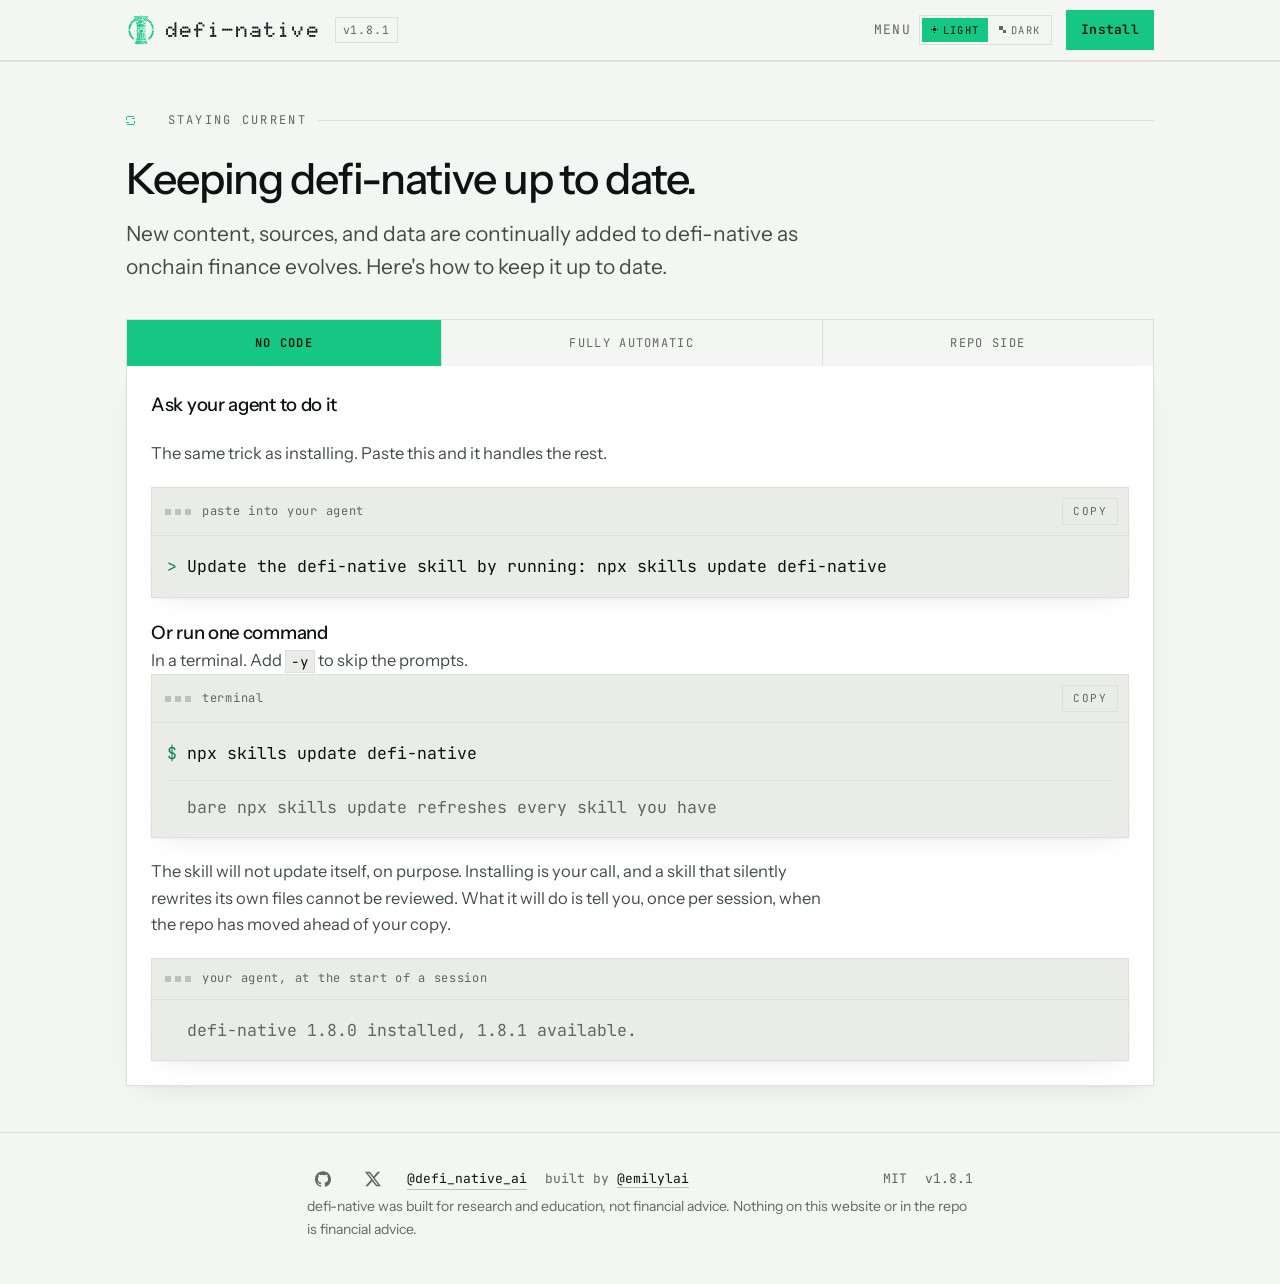
==== commit cec38f75: "Site: v1.8.1, the changelog entry, and the update demo Completes the 1.8.1 release: the security-har" ====
--- a/site/update/index.html
+++ b/site/update/index.html
@@ -32,7 +32,7 @@
 <link rel="preconnect" href="https://fonts.googleapis.com">
 <link rel="preconnect" href="https://fonts.gstatic.com" crossorigin>
 <link rel="stylesheet" href="https://fonts.googleapis.com/css2?family=Doto:wght@600;800;900&family=Instrument+Sans:ital,wght@0,400;0,500;0,600;1,400&family=JetBrains+Mono:wght@400;500;600&display=swap">
-<link rel="stylesheet" href="../assets/site.css?v=126a2023">
+<link rel="stylesheet" href="../assets/site.css?v=6e137b41">
 </head>
 <body>
 
@@ -42,7 +42,7 @@
       <span class="brandmark" aria-hidden="true"></span>
       <span class="wordmark">defi-native</span>
     </a>
-    <span class="vtag num">v1.8.0</span>
+    <span class="vtag num">v1.8.1</span>
     <nav>
       <div class="menu-wrap">
         <button type="button" class="menubtn" aria-expanded="false" aria-controls="sitemenu">Menu</button>
@@ -145,7 +145,7 @@
               <span class="term-title">your agent, at the start of a session</span>
             </div>
             <div class="term-body">
-              <p class="tl wrap soft"><span class="x">&nbsp;</span><span>defi-native 1.7.0 installed, 1.8.0 available.</span></p>
+              <p class="tl wrap soft"><span class="x">&nbsp;</span><span>defi-native 1.8.0 installed, 1.8.1 available.</span></p>
             </div>
           </div>
         </div>
@@ -259,7 +259,7 @@
         <span>built by <a href="https://x.com/emilylai">@emilylai</a></span>
         <span class="sp"></span>
         <span>MIT</span>
-        <span class="num">v1.8.0</span>
+        <span class="num">v1.8.1</span>
       </div>
       <p class="foot-note">defi-native was built for research and education, not financial advice. Nothing on this website or in the repo is financial advice.</p>
     </div>
@@ -267,6 +267,6 @@
 
 </main>
 
-<script src="../assets/site.js?v=5bf319d6"></script>
+<script src="../assets/site.js?v=81ebc871"></script>
 </body>
 </html>
--- a/site/assets/site.css
+++ b/site/assets/site.css
@@ -379,7 +379,7 @@
   /* ---------- cards ---------- */
 
   .cards { display: grid; grid-template-columns: repeat(2, minmax(0, 1fr)); gap: 1px; background: var(--rule); border: 1px solid var(--rule); }
-  .card { background: var(--ground); padding: 30px 26px; display: grid; gap: 13px; align-content: center; min-height: 108px; }
+  .card { background: var(--ground); padding: 26px; display: grid; gap: 11px; align-content: start; }
   .card p { font-size: 16.5px; max-width: 42ch; }
   .card .ask {
     font-family: var(--mono); font-size: 14px; color: var(--ink);
@@ -849,3 +849,14 @@
     }
     .voices .voice { scroll-snap-align: start; min-width: 0; }
   }
+
+  /* ============ email signup (Brevo embed, styled on-brand inside) ============ */
+  .signup {
+    margin-top: 26px; border: 1px solid var(--rule); background: var(--panel);
+    box-shadow: var(--shadow); padding: 20px 18px 10px;
+  }
+  .signup-k {
+    font-family: var(--mono); font-size: 11.5px; letter-spacing: 0.12em;
+    text-transform: uppercase; color: var(--dim); margin-bottom: 6px; text-align: center;
+  }
+  .signup iframe { width: 100%; max-width: 540px; border: 0; }
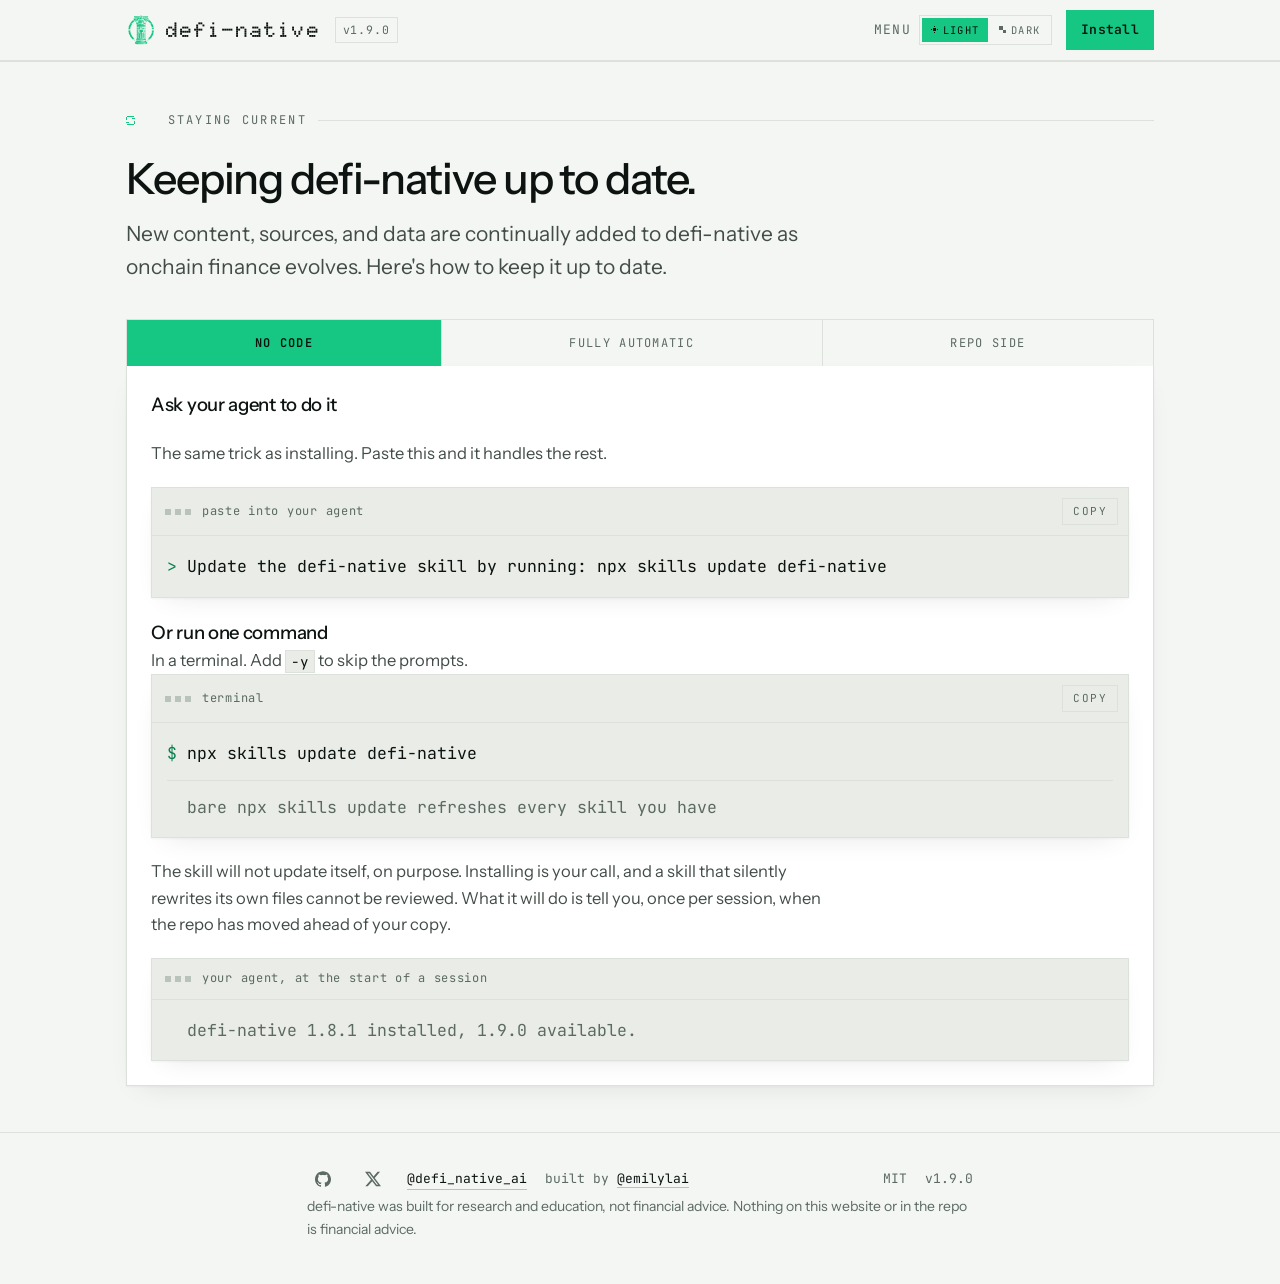
==== commit b33c0947: "Add portfolio intelligence: Zerion wallet rows and a read-only preview surface The skill could asses" ====
--- a/site/update/index.html
+++ b/site/update/index.html
@@ -42,7 +42,7 @@
       <span class="brandmark" aria-hidden="true"></span>
       <span class="wordmark">defi-native</span>
     </a>
-    <span class="vtag num">v1.8.1</span>
+    <span class="vtag num">v1.9.0</span>
     <nav>
       <div class="menu-wrap">
         <button type="button" class="menubtn" aria-expanded="false" aria-controls="sitemenu">Menu</button>
@@ -145,7 +145,7 @@
               <span class="term-title">your agent, at the start of a session</span>
             </div>
             <div class="term-body">
-              <p class="tl wrap soft"><span class="x">&nbsp;</span><span>defi-native 1.8.0 installed, 1.8.1 available.</span></p>
+              <p class="tl wrap soft"><span class="x">&nbsp;</span><span>defi-native 1.8.1 installed, 1.9.0 available.</span></p>
             </div>
           </div>
         </div>
@@ -259,7 +259,7 @@
         <span>built by <a href="https://x.com/emilylai">@emilylai</a></span>
         <span class="sp"></span>
         <span>MIT</span>
-        <span class="num">v1.8.1</span>
+        <span class="num">v1.9.0</span>
       </div>
       <p class="foot-note">defi-native was built for research and education, not financial advice. Nothing on this website or in the repo is financial advice.</p>
     </div>
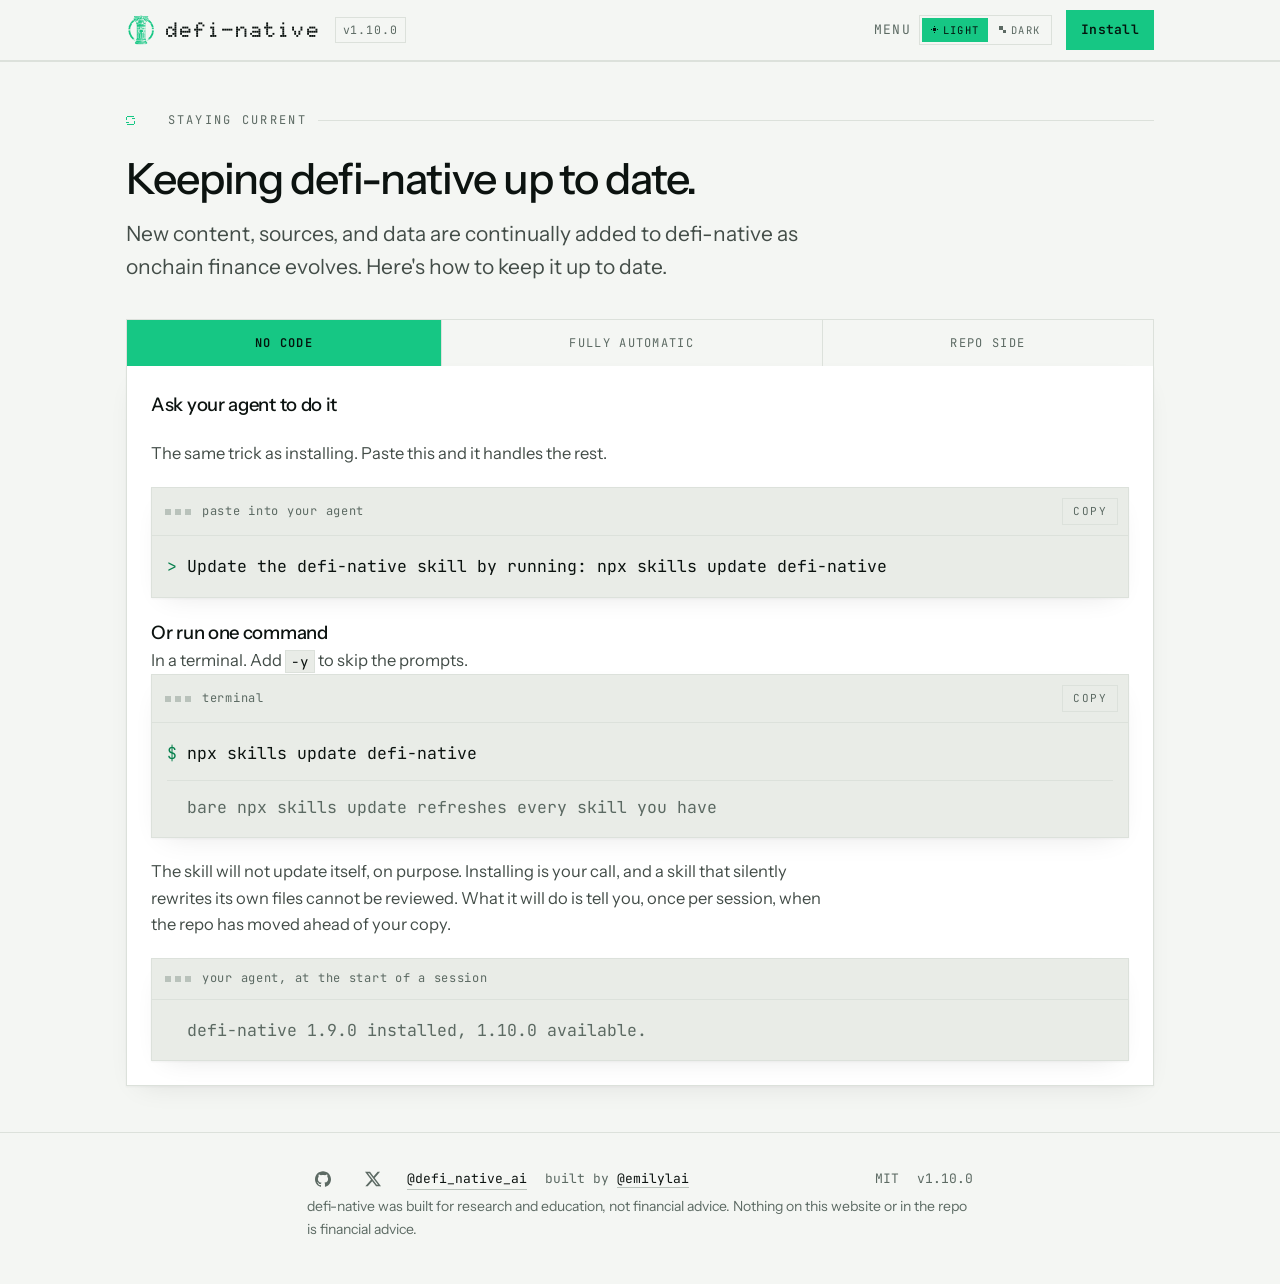
==== commit 1136b432: "1.10.0: launch microstructure (factories, hook locks, amp floor, auction primitives) New references/" ====
--- a/site/update/index.html
+++ b/site/update/index.html
@@ -42,7 +42,7 @@
       <span class="brandmark" aria-hidden="true"></span>
       <span class="wordmark">defi-native</span>
     </a>
-    <span class="vtag num">v1.9.0</span>
+    <span class="vtag num">v1.10.0</span>
     <nav>
       <div class="menu-wrap">
         <button type="button" class="menubtn" aria-expanded="false" aria-controls="sitemenu">Menu</button>
@@ -145,7 +145,7 @@
               <span class="term-title">your agent, at the start of a session</span>
             </div>
             <div class="term-body">
-              <p class="tl wrap soft"><span class="x">&nbsp;</span><span>defi-native 1.8.1 installed, 1.9.0 available.</span></p>
+              <p class="tl wrap soft"><span class="x">&nbsp;</span><span>defi-native 1.9.0 installed, 1.10.0 available.</span></p>
             </div>
           </div>
         </div>
@@ -259,7 +259,7 @@
         <span>built by <a href="https://x.com/emilylai">@emilylai</a></span>
         <span class="sp"></span>
         <span>MIT</span>
-        <span class="num">v1.9.0</span>
+        <span class="num">v1.10.0</span>
       </div>
       <p class="foot-note">defi-native was built for research and education, not financial advice. Nothing on this website or in the repo is financial advice.</p>
     </div>
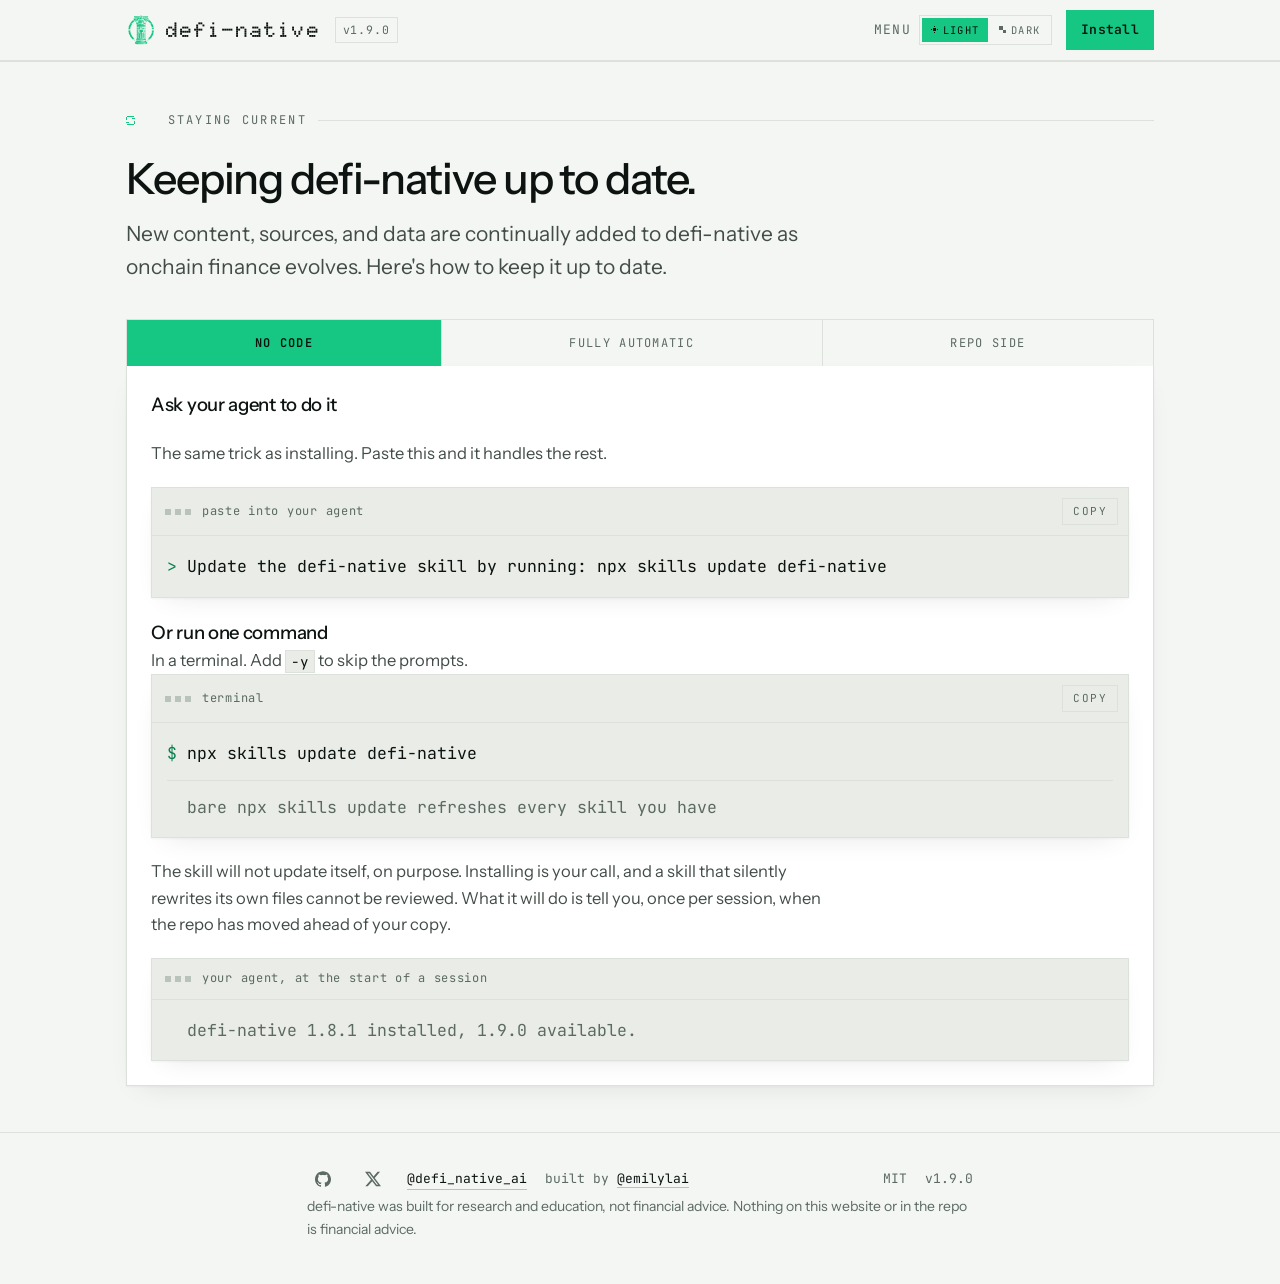
==== commit 3296795b: "Merge pull request #46 from gabchess/zerion-wallet-intelligence Add portfolio intelligence: read-onl" ====
--- a/site/update/index.html
+++ b/site/update/index.html
@@ -42,7 +42,7 @@
       <span class="brandmark" aria-hidden="true"></span>
       <span class="wordmark">defi-native</span>
     </a>
-    <span class="vtag num">v1.10.0</span>
+    <span class="vtag num">v1.9.0</span>
     <nav>
       <div class="menu-wrap">
         <button type="button" class="menubtn" aria-expanded="false" aria-controls="sitemenu">Menu</button>
@@ -145,7 +145,7 @@
               <span class="term-title">your agent, at the start of a session</span>
             </div>
             <div class="term-body">
-              <p class="tl wrap soft"><span class="x">&nbsp;</span><span>defi-native 1.9.0 installed, 1.10.0 available.</span></p>
+              <p class="tl wrap soft"><span class="x">&nbsp;</span><span>defi-native 1.8.1 installed, 1.9.0 available.</span></p>
             </div>
           </div>
         </div>
@@ -259,7 +259,7 @@
         <span>built by <a href="https://x.com/emilylai">@emilylai</a></span>
         <span class="sp"></span>
         <span>MIT</span>
-        <span class="num">v1.10.0</span>
+        <span class="num">v1.9.0</span>
       </div>
       <p class="foot-note">defi-native was built for research and education, not financial advice. Nothing on this website or in the repo is financial advice.</p>
     </div>
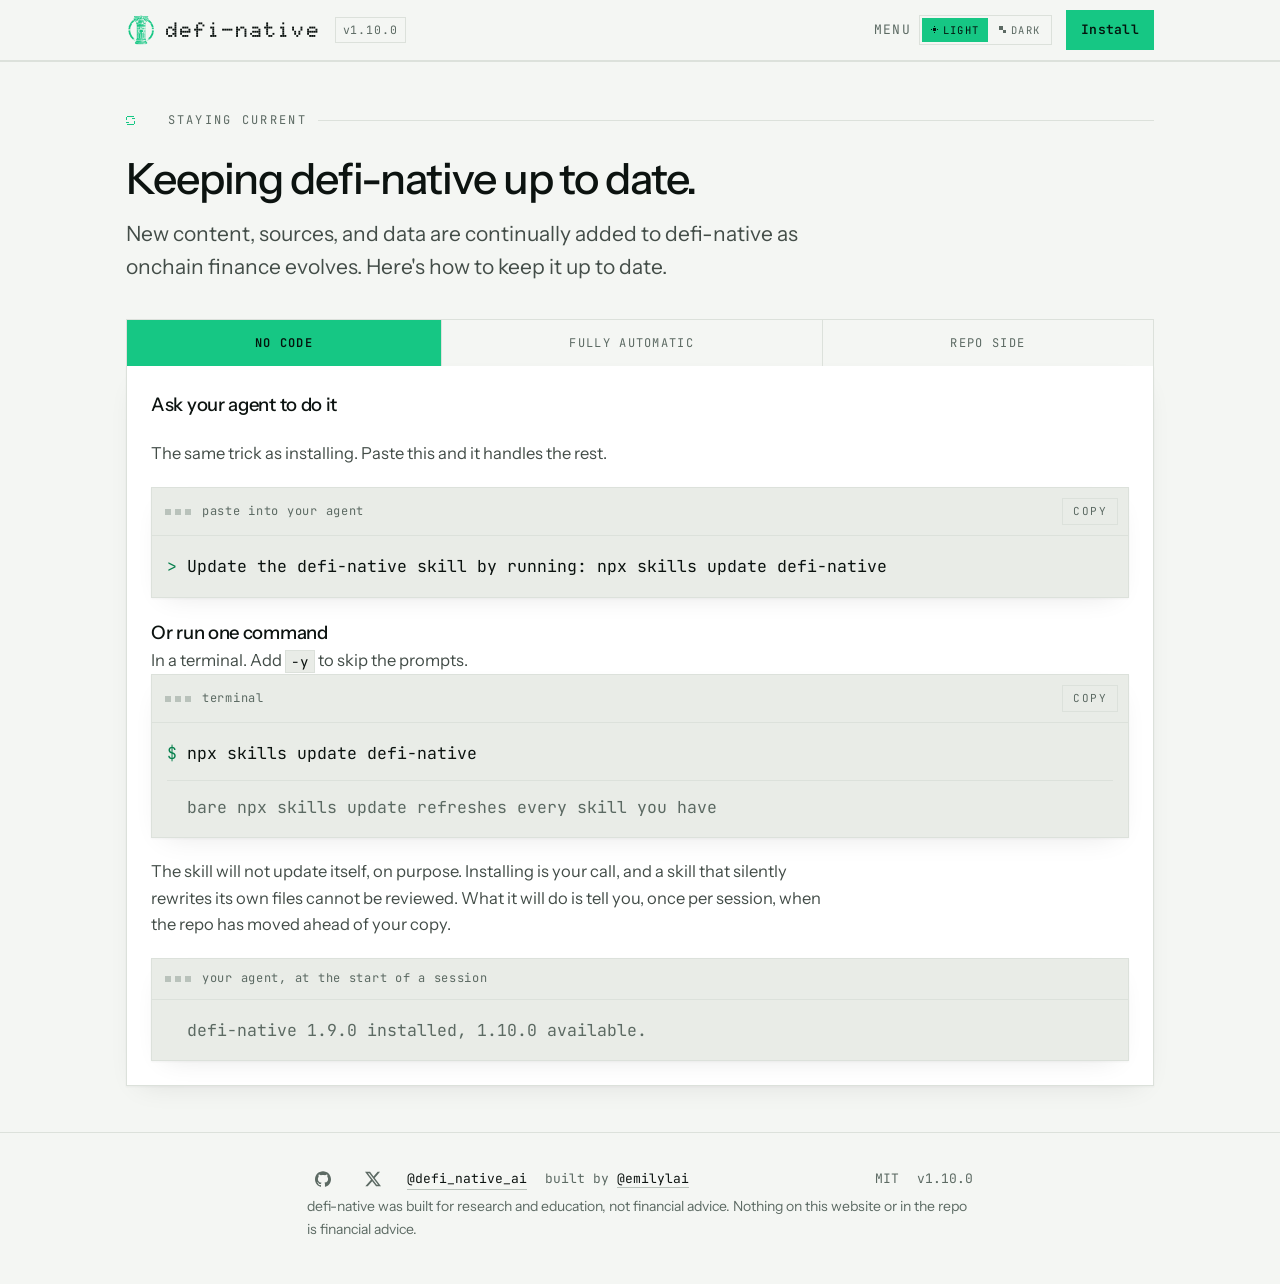
==== commit 902734ad: "Merge pull request #48 from emlai/launch-microstructure-1.10.0 1.10.0: launch microstructure (factor" ====
--- a/site/update/index.html
+++ b/site/update/index.html
@@ -42,7 +42,7 @@
       <span class="brandmark" aria-hidden="true"></span>
       <span class="wordmark">defi-native</span>
     </a>
-    <span class="vtag num">v1.9.0</span>
+    <span class="vtag num">v1.10.0</span>
     <nav>
       <div class="menu-wrap">
         <button type="button" class="menubtn" aria-expanded="false" aria-controls="sitemenu">Menu</button>
@@ -145,7 +145,7 @@
               <span class="term-title">your agent, at the start of a session</span>
             </div>
             <div class="term-body">
-              <p class="tl wrap soft"><span class="x">&nbsp;</span><span>defi-native 1.8.1 installed, 1.9.0 available.</span></p>
+              <p class="tl wrap soft"><span class="x">&nbsp;</span><span>defi-native 1.9.0 installed, 1.10.0 available.</span></p>
             </div>
           </div>
         </div>
@@ -259,7 +259,7 @@
         <span>built by <a href="https://x.com/emilylai">@emilylai</a></span>
         <span class="sp"></span>
         <span>MIT</span>
-        <span class="num">v1.9.0</span>
+        <span class="num">v1.10.0</span>
       </div>
       <p class="foot-note">defi-native was built for research and education, not financial advice. Nothing on this website or in the repo is financial advice.</p>
     </div>
